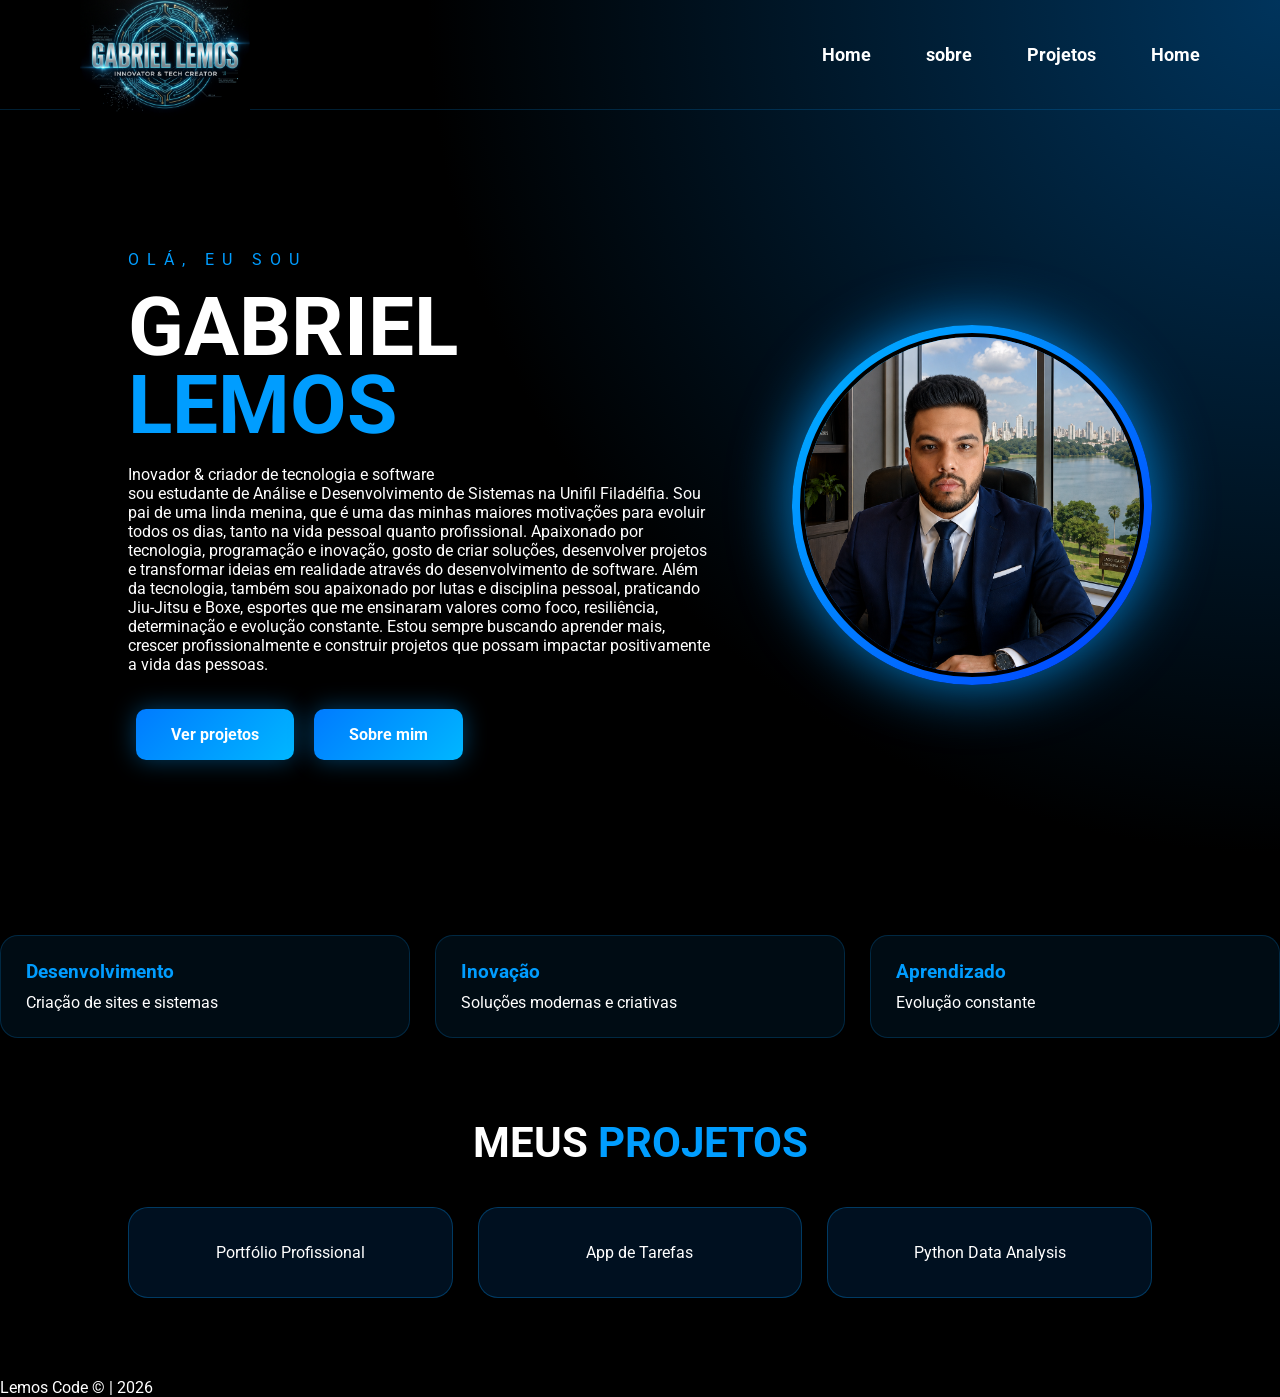
==== portifolio-lemos-master/portfolio/index.html @ 67a5f25c "Adicionando css a página" ====
<!DOCTYPE html>
<html lang="pt-br">
<head>
    <meta charset="UTF-8">
    <meta name="viewport" content="width=device-width, initial-scale=1.0">
    <title>G.R.L.P</title>
    <link rel="shortcut icon" href="/portifolio-lemos-master/portfolio/imagens/Logo Gabriel Lemos.png" type="image/x-icon">
    <link rel="stylesheet" href="style.css">
</head>
<body>
    <header class="menu">
        <img src="/portifolio-lemos-master/portfolio/imagens/Logo Gabriel Lemos.png" alt="logo-Gabriel-Lemos">


        <nav class="menu-nav">
            <a href="index.html">Home</a>
            <a href="#sobre">sobre</a>
            <a href="#projetos">Projetos</a>
            <a href="index.html">Home</a>    
        </nav>
    </header>
   

    <section class="hero">
        <div class="hero-texto">
            <span>Olá, eu sou</span>
            <h1>Gabriel <strong>Lemos</strong></h1>
            <head>Inovador & criador de tecnologia e software</head>


            <p>
                sou estudante de Análise e Desenvolvimento de Sistemas na Unifil Filadélfia. Sou pai de uma linda menina, que é uma das minhas maiores motivações para evoluir todos os dias, tanto na vida pessoal quanto profissional. Apaixonado por tecnologia, programação e inovação, gosto de criar soluções, desenvolver projetos e transformar ideias em realidade através do desenvolvimento de software. Além da tecnologia, também sou apaixonado por lutas e disciplina pessoal, praticando Jiu-Jitsu e Boxe, esportes que me ensinaram valores como foco, resiliência, determinação e evolução constante. Estou sempre buscando aprender mais, crescer profissionalmente e construir projetos que possam impactar positivamente a vida das pessoas.
            </p>

            <div class="botoes">
                <a href="#projetos">Ver projetos</a>
                <a href="#sobre" class="btn-secundario">Sobre mim</a>
            </div>
        </div>
        <div class="hero-imagem">
            <img src="/portifolio-lemos-master/portfolio/imagens/gabriel-foto.png" alt="Gabriel Lemos">
        </div>
    </section>
        
          <section class="hard-skills">
            <div class="skills">
                <div>
                    <h3>Desenvolvimento</h3>
                    <p>Criação de sites e sistemas</p>
                </div>

                <div>
                    <h3>Inovação</h3>
                    <p>Soluções modernas e criativas</p>
                </div>

                <div>
                    <h3>Aprendizado</h3>
                    <p>Evolução constante</p>
                </div>
            </div>
        </div>
    </section>

      <section class="projetos" id="projetos">
        <h1>Meus <strong>Projetos</strong></h1>

          <div class="cards-projetos">
            <a href="projetos/projeto1.html">Portfólio Profissional</a>
            <a href="projetos/projeto2.html">App de Tarefas</a>
            <a href="projetos/projeto3.html">Python Data Analysis</a>
          </div>
      </section>
    </section>  
    
    <footer>
        <span>
            Lemos Code &copy; | 2026
        </span>
    </footer>
</body>
</html>
---- portifolio-lemos-master/portfolio/style.css ----
@import url('https://fonts.googleapis.com/css2?family=Roboto:wght@300;400;500;700;900&display=swap');


:root {
    --azul: #009dff;
    --azul-escuro: #00111f;
    --branco: white;
    --cinza: #b8c2cc;

}


* {
    margin: 0;
    padding: 0;
    box-sizing: border-box;
}

html {
    scroll-behavior: smooth;
}


body {
    font-family: "Roboto", sans-serif;
    background: radial-gradient(circle at top right, #00345c, #000 45%);
    color: var(--branco);
}

/*MENU*/
.menu {
    width: 100%;
    height: 110px;
    padding: 0 80px;
    display: flex;
    justify-content: space-between;
    align-items: center;
    background: rgba(0, 0, 0, 0, 0.85);
    border-bottom: 1px solid rgba(0, 157, 255, 0.2);
    

}


.menu img {
    width: 170px;
}

.menu-nav{
    display: flex;
    align-items: center;
    gap: 55px;

    
}

.menu a {
    display: inline-block;
    text-decoration: none;
    color: var(--branco);
    font-size: 18px;
    font-weight: 700;
    transition:  transform 0.3s ease, color 0.3s ease;
}


.menu a:hover {
    color: var(--azul);
    transform: translateX(8px);
}


/*HERO*/
.hero {
    min-height: calc(100vh - 110px);
    padding: 80px 10%;
    display: flex;
    align-items: center;
    justify-content: space-between;
    gap: 80px;
}


.hero texto {
    max-width: 600px;
}

.hero span {
    color: var(--azul);
    letter-spacing: 8px;
    text-transform: uppercase;
}


.hero h1 {
    font-size: 82px;
    line-height: 0.95;
    margin: 20px 0;
    text-transform: uppercase;
}


.hero h1 strong {
    color: var(--azul);
}


hero-texto p {
    color: var(--cinza);
    font-size: 19px;
    line-height: 1.6;
}

.botoes {
    margin-top: 35px;
    display: flex;
    gap: 20px;
}

.botoes a {
    padding:  16px 35px;
    border-radius: 10px;
    background: linear-gradient(135deg, #007bff, #00b7ff);
    color: var(--branco);
    text-decoration: none;
    font-weight: 700;
    box-shadow: 0 0 25px rgba(0, 157, 255, 0.4);
    transition: transform 1s ease-in-out;
    transform: translateX(8px);
}

.botoes a:hover {
    background: transparent;
    border: 1px solid var(--azul);
    box-shadow: none;
}



/* FOTO */

.hero-imagem {
    width: 360px;
    height: 360px;
    flex-shrink: 0;
    border-radius: 50%;
    padding: 8px;
    background: linear-gradient(135deg, #00b7ff, #003cff);
    box-shadow: 0 0 60px rgba(0, 157, 255, 0.8);
}

.hero-imagem img {
    width: 100%;
    height: 100%;
    object-fit: cover;
    border-radius: 50%;
    border: 4px solid #000;
}

/* SOBRE */

.sobre {
    padding: 80px 10%;
    text-align: center;
}

.sobre h1,
.projetos h1 {
    font-size: 42px;
    margin-bottom: 40px;
    text-transform: uppercase;
}

.sobre h1 strong,
.projetos h1 strong {
    color: var(--azul);
}

.sobre-card {
    background: rgba(0, 20, 40, 0.7);
    border: 1px solid rgba(0, 157, 255, 0.3);
    border-radius: 24px;
    padding: 40px;
    text-align: left;
    box-shadow: 0 0 40px rgba(0, 157, 255, 0.12);
}

.sobre-card p {
    color: var(--cinza);
    line-height: 1.7;
    font-weight: 400;
}

.skills {
    margin-top: 35px;
    display: grid;
    grid-template-columns: repeat(3, 1fr);
    gap: 25px;
}

.skills div {
    padding: 25px;
    background: rgba(0, 157, 255, 0.08);
    border-radius: 18px;
    border: 1px solid rgba(0, 157, 255, 0.2);
}

.skills h3 {
    color: var(--azul);
    margin-bottom: 10px;
}

/* PROJETOS */

.projetos {
    padding: 80px 10%;
    text-align: center;
}

.cards-projetos {
    display: grid;
    grid-template-columns: repeat(3, 1fr);
    gap: 25px;
}

.cards-projetos a {
    padding: 35px;
    border-radius: 20px;
    background: rgba(0, 20, 40, 0.8);
    border: 1px solid rgba(0, 157, 255, 0.3);
    color: white;
    text-decoration: none;
    transition: 0.3s ease;
}

.cards-projetos a:hover {
    transform: translateY(-10px);
    box-shadow: 0 0 35px rgba(0, 157, 255, 0.35);
    color: var(--azul);
}

/* RESPONSIVO */

@media (max-width: 900px) {
    .menu {
        height: auto;
        padding: 20px;
        flex-direction: column;
        gap: 20px;
    }

    .menu-navegacao {
        gap: 20px;
        flex-wrap: wrap;
        justify-content: center;
    }

    .hero {
        flex-direction: column;
        text-align: center;
        padding: 60px 20px;
    }

    .hero-texto h1 {
        font-size: 54px;
    }

    .botoes {
        justify-content: center;
        flex-wrap: wrap;
    }

    .hero-imagem {
        width: 260px;
        height: 260px;
    }

    .skills,
    .cards-projetos {
        grid-template-columns: 1fr;
    }
}
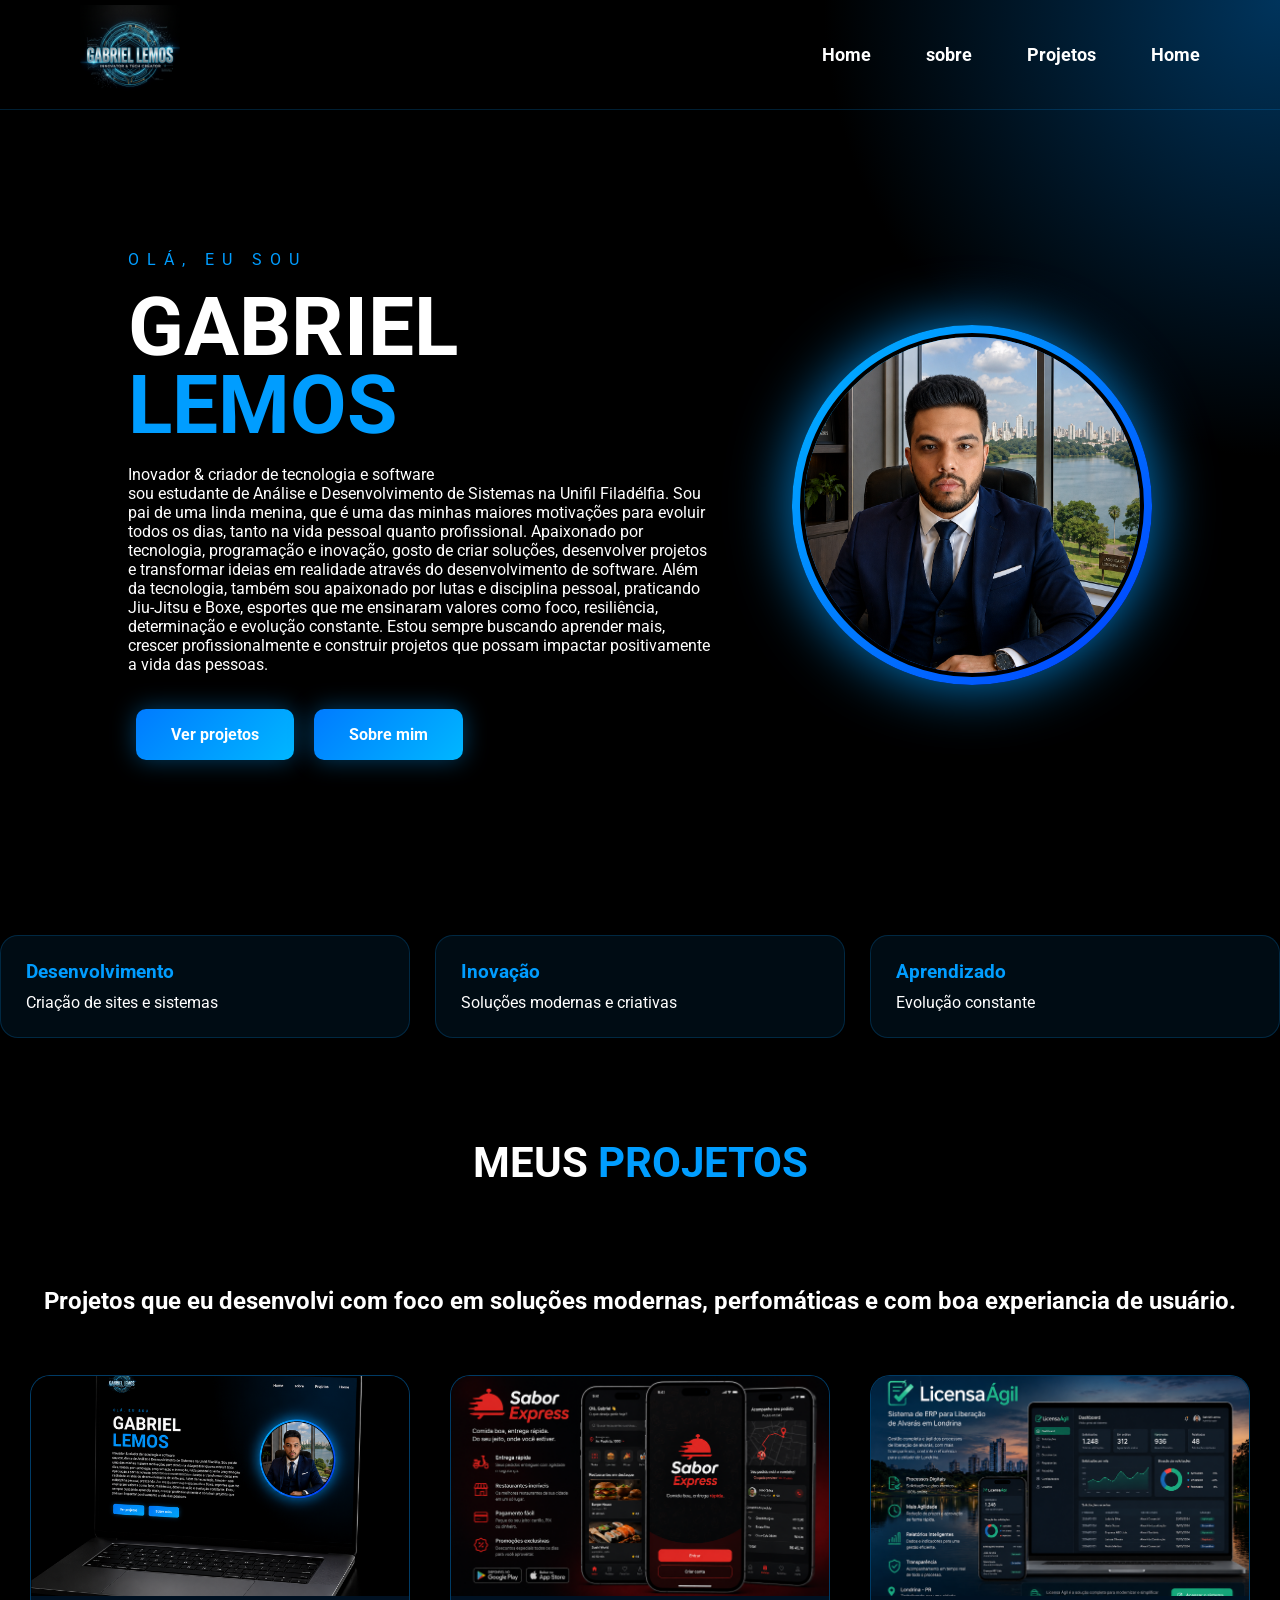
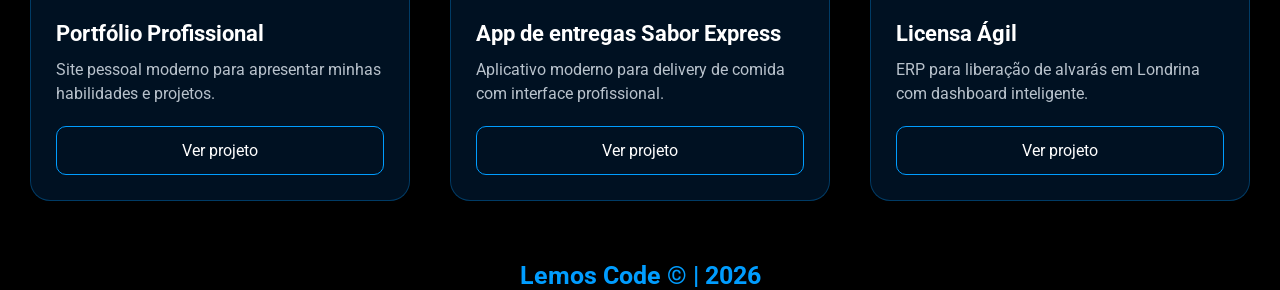
==== commit ba85697d: "Projeto finalizado" ====
--- a/portifolio-lemos-master/portfolio/index.html
+++ b/portifolio-lemos-master/portfolio/index.html
@@ -4,7 +4,7 @@
     <meta charset="UTF-8">
     <meta name="viewport" content="width=device-width, initial-scale=1.0">
     <title>G.R.L.P</title>
-    <link rel="shortcut icon" href="/portifolio-lemos-master/portfolio/imagens/Logo Gabriel Lemos.png" type="image/x-icon">
+    <link rel="shortcut icon" href="/portifolio-lemos-master/portfolio/imagens/Logo_Gabriel_Lemos-semFundo.png" type="image/x-icon">
     <link rel="stylesheet" href="style.css">
 </head>
 <body>
@@ -64,11 +64,43 @@
 
       <section class="projetos" id="projetos">
         <h1>Meus <strong>Projetos</strong></h1>
+        <h2 class="projetos" id="projetos" itemid="projetos">
+            Projetos que eu desenvolvi com foco em soluções modernas, perfomáticas e com boa experiancia de usuário.
+        </h2>
 
           <div class="cards-projetos">
-            <a href="projetos/projeto1.html">Portfólio Profissional</a>
-            <a href="projetos/projeto2.html">App de Tarefas</a>
-            <a href="projetos/projeto3.html">Python Data Analysis</a>
+            <div class="cards-projetos">
+
+    <div class="card-projeto">
+        <img src="imagens/portfolio.png" alt="Portfólio Profissional">
+        <div class="card-conteudo">
+            <h2>Portfólio Profissional</h2>
+            <p>Site pessoal moderno para apresentar minhas habilidades e projetos.</p>
+            <a href="#">Ver projeto</a>
+        </div>
+    </div>
+
+    <div class="card-projeto">
+        <img src="imagens/sabor-express.png" alt="App de entregas Sabor Express">
+        <div class="card-conteudo">
+            <h2>App de entregas Sabor Express</h2>
+            <p>Aplicativo moderno para delivery de comida com interface profissional.</p>
+            <a href="#">Ver projeto</a>
+        </div>
+    </div>
+
+    <div class="card-projeto">
+        <img src="imagens/licensa agil.png" alt="Sistema Licensa Ágil">
+        <div class="card-conteudo">
+            <h2>Licensa Ágil</h2>
+            <p>ERP para liberação de alvarás em Londrina com dashboard inteligente.</p>
+            <a href="#">Ver projeto</a>
+        </div>
+    </div>
+
+</div> 
+            </div>
+            </div>
           </div>
       </section>
     </section>  
--- a/portifolio-lemos-master/portfolio/style.css
+++ b/portifolio-lemos-master/portfolio/style.css
@@ -23,7 +23,7 @@
 
 body {
     font-family: "Roboto", sans-serif;
-    background: radial-gradient(circle at top right, #00345c, #000 45%);
+    background: radial-gradient(circle at top right, #00345c, #000000 20%);
     color: var(--branco);
 }
 
@@ -43,7 +43,7 @@
 
 
 .menu img {
-    width: 170px;
+    width: 100px;
 }
 
 .menu-nav{
@@ -213,31 +213,74 @@
 /* PROJETOS */
 
 .projetos {
-    padding: 80px 10%;
+    margin-top: 100px;
+    margin-bottom: 60px;
     text-align: center;
 }
 
 .cards-projetos {
-    display: grid;
-    grid-template-columns: repeat(3, 1fr);
-    gap: 25px;
-}
-
-.cards-projetos a {
-    padding: 35px;
+    display: flex;
+    grid-template-columns: repeat(auto-fit, min-max(320px, 1fr));
+    gap: 40px;
+    max-width: 1400px;
+    margin: 0 auto ;
+    align-items: start;
+}
+
+.card-projeto {
+    margin-top: 50px;
+    max-width: 380px;
+    width: 100%;
+    margin:  0 auto;
+    background: rgba(0, 20, 40, 0.85);
+    border: 1px solid rgba(0, 157, 255, 0.3);
     border-radius: 20px;
-    background: rgba(0, 20, 40, 0.8);
-    border: 1px solid rgba(0, 157, 255, 0.3);
+    overflow: hidden;
+    transition: 0.3s ease;
+}
+
+.card-projeto:hover {
+    transform: translatey(-15px);
+    box-shadow: 0 0 35px rgba(0, 157, 255, 0.45);
+
+
+}
+
+.card-projeto img {
+    width: 100%;
+    height: 220px;
+    object-fit: cover;
+    display: block;
+}
+
+.card-conteudo {
+    padding: 25px;
+    text-align: left;
+}
+
+.card-conteudo h2 {
+    font-size: 22px;
+    margin-bottom: 12px;
+}
+
+.card-conteudo p {
+    color: var(--cinza);
+    line-height: 1.5;
+    margin-bottom: 20px;
+}
+
+.card-conteudo a {
+    display: block;
+    text-align: center;
+    padding: 14px;
+    border: 1px solid var(--azul);
+    border-radius: 10px;
     color: white;
     text-decoration: none;
-    transition: 0.3s ease;
-}
-
-.cards-projetos a:hover {
-    transform: translateY(-10px);
-    box-shadow: 0 0 35px rgba(0, 157, 255, 0.35);
-    color: var(--azul);
-}
+}
+
+
+
 
 /* RESPONSIVO */
 
@@ -281,3 +324,12 @@
     }
 }
 
+
+footer {
+    text-align: center;
+    font-size: 25px;
+    font-family: "Roboto", sans-serif;
+    font-weight: bold;
+    color: var(--azul);
+    text-shadow: #b8c2cc;
+}
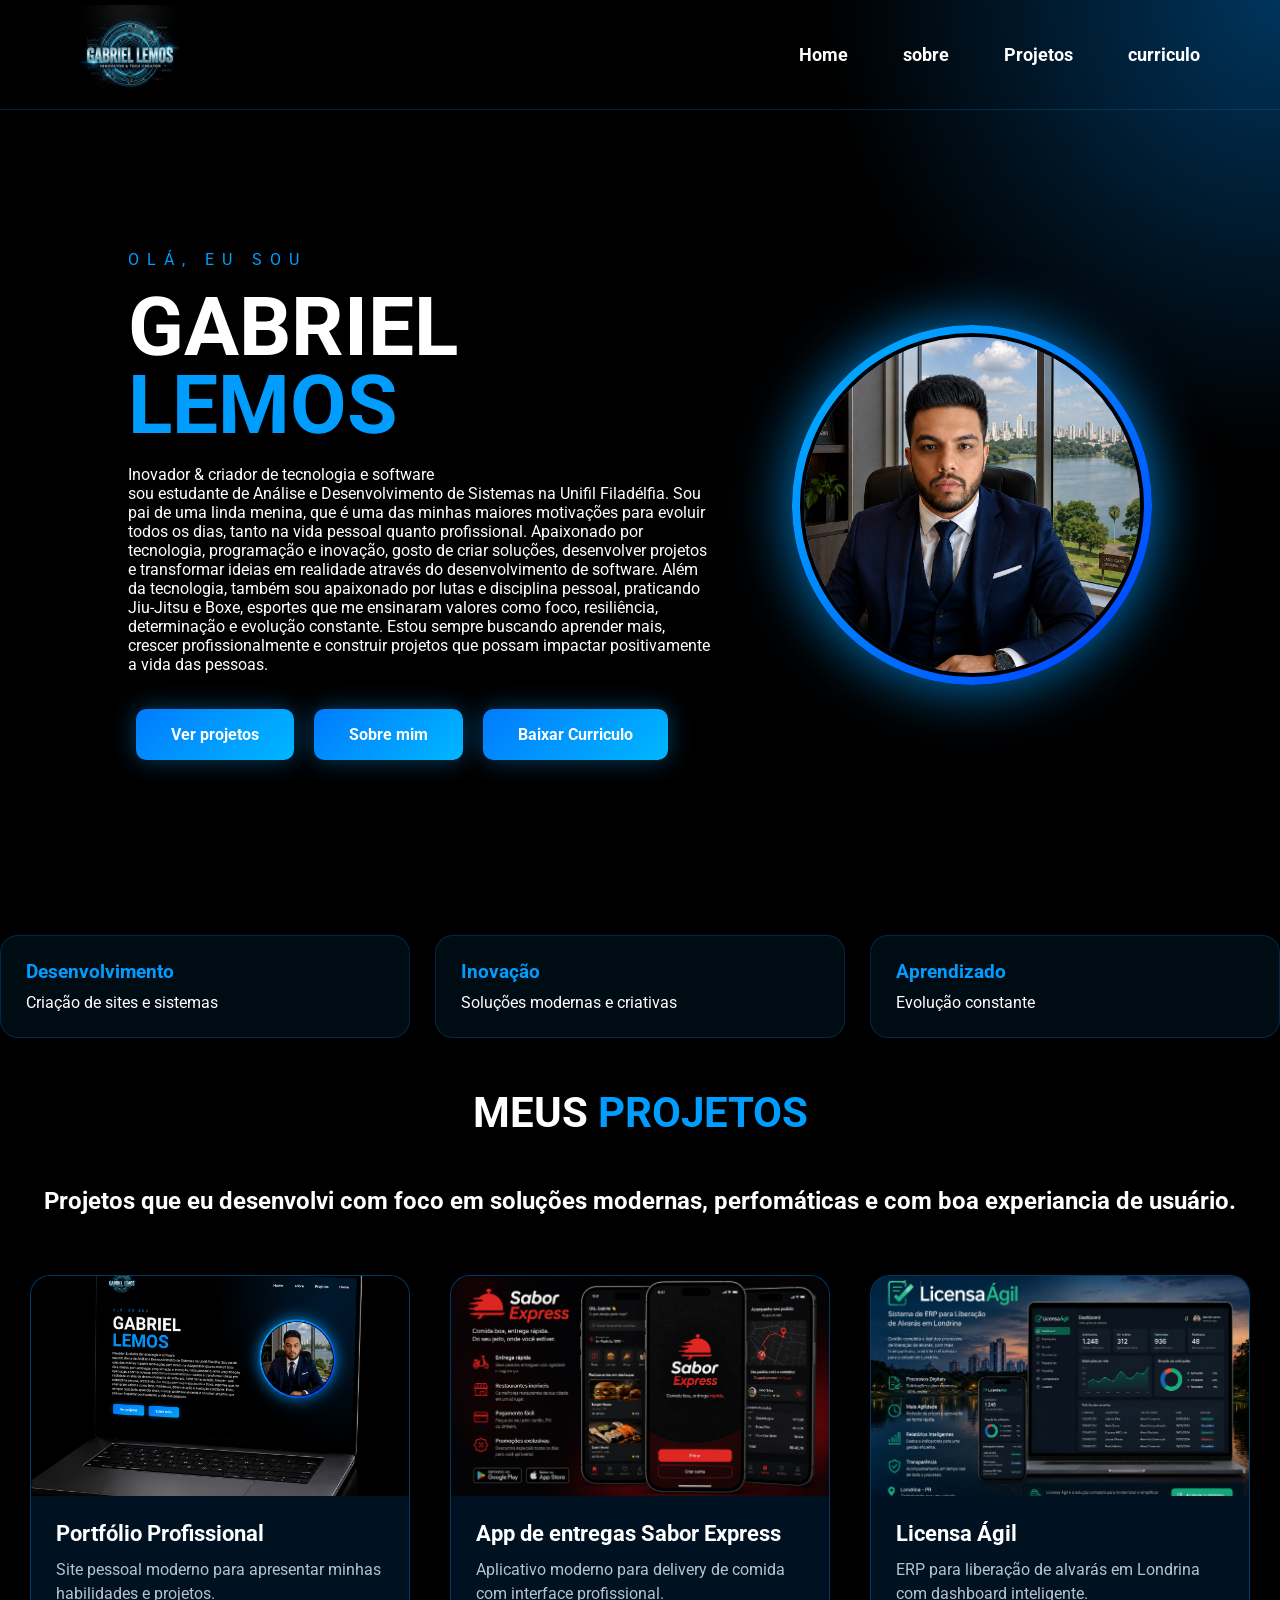
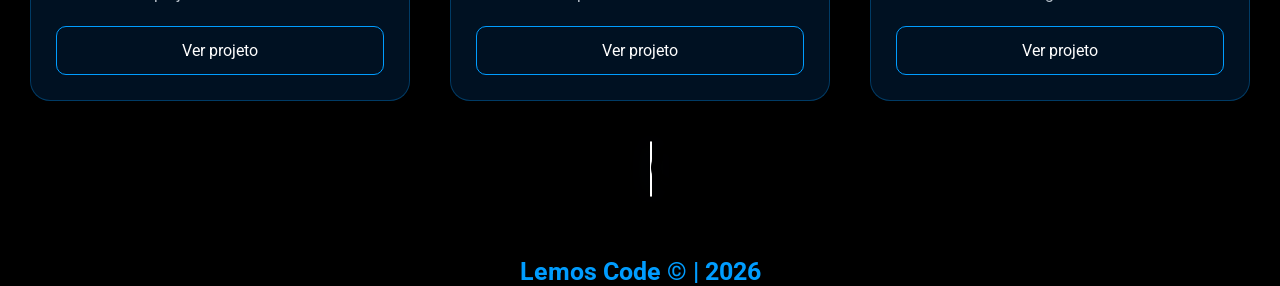
==== commit f6ea606a: "Add o JS para botão voltar ao topo" ====
--- a/portifolio-lemos-master/portfolio/index.html
+++ b/portifolio-lemos-master/portfolio/index.html
@@ -16,7 +16,7 @@
             <a href="index.html">Home</a>
             <a href="#sobre">sobre</a>
             <a href="#projetos">Projetos</a>
-            <a href="index.html">Home</a>    
+            <a href="/portifolio-lemos-master/portfolio/arquivos/GABRIEL RAFAEL DE LEMOS PEREIRA.pdf" target="_blank">curriculo</a>    
         </nav>
     </header>
    
@@ -35,6 +35,7 @@
             <div class="botoes">
                 <a href="#projetos">Ver projetos</a>
                 <a href="#sobre" class="btn-secundario">Sobre mim</a>
+                <a href="/portifolio-lemos-master/portfolio/arquivos/GABRIEL RAFAEL DE LEMOS PEREIRA.pdf" download>Baixar Curriculo</a>
             </div>
         </div>
         <div class="hero-imagem">
@@ -94,21 +95,26 @@
         <div class="card-conteudo">
             <h2>Licensa Ágil</h2>
             <p>ERP para liberação de alvarás em Londrina com dashboard inteligente.</p>
-            <a href="#">Ver projeto</a>
+            <a href="#">Ver projeto</a>     
         </div>
-    </div>
-
-</div> 
-            </div>
-            </div>
-          </div>
-      </section>
-    </section>  
-    
-    <footer>
+      </div>
+    </div> 
+  </div>
+ </div>
+</div>
+<div class="btn-github">
+    <a href="https://github.com/gabriellemospereira" target="_blank"><img src="/portifolio-lemos-master/portfolio/imagens/github.png" alt="icone github" width="50px"></a>
+</div>
+</section>      
+</section>  
+<div id="btnTopo">
+    ↑
+</div>
+<script src="script.js"></script>
+ <footer>
         <span>
             Lemos Code &copy; | 2026
         </span>
-    </footer>
+ </footer>
 </body>
 </html>
--- a/portifolio-lemos-master/portfolio/style.css
+++ b/portifolio-lemos-master/portfolio/style.css
@@ -213,7 +213,7 @@
 /* PROJETOS */
 
 .projetos {
-    margin-top: 100px;
+    margin-top: 50px;
     margin-bottom: 60px;
     text-align: center;
 }
@@ -228,7 +228,7 @@
 }
 
 .card-projeto {
-    margin-top: 50px;
+    margin-top: 10px;
     max-width: 380px;
     width: 100%;
     margin:  0 auto;
@@ -279,7 +279,26 @@
     text-decoration: none;
 }
 
-
+.btn-github {
+    margin-top: 40px;
+    margin-left: 650px;
+    margin-right: 650px;
+    transition: 0.3s ease;
+    background-image: linear-gradient(to right, gray, transparent);
+    border: 1px solid #fff;
+    border-radius: 20px;
+    box-shadow: 0 0 25px rgba(0,157,255,0.15);
+}
+
+.btn-github:hover {
+    background-image: linear-gradient(to right, var(--azul), #fff);
+    transform: translateY(-8px);
+
+    box-shadow: 
+    0 0 15px rgba(0,157,255,0.5),
+    0 0 35px rgba(0,157,255,0.3);
+    
+}
 
 
 /* RESPONSIVO */
@@ -325,6 +344,58 @@
 }
 
 
+#btnTopo{
+    position: fixed;
+
+    right: 30px;
+    bottom: 30px;
+
+    width: 48px;
+    height: 48px;
+
+    display: flex;
+    align-items: center;
+    justify-content: center;
+
+    font-size: 22px;
+    font-weight: bold;
+
+    color: white;
+
+    background: rgba(255,255,255,0.08);
+
+    backdrop-filter: blur(10px);
+
+    border: 1px solid rgba(255,255,255,0.1);
+
+    border-radius: 14px;
+
+    cursor: pointer;
+
+    opacity: 0;
+    visibility: hidden;
+
+    transition: 0.3s ease;
+
+    z-index: 999;
+}
+
+#btnTopo.ativo{
+    opacity: 1;
+    visibility: visible;
+}
+
+#btnTopo:hover{
+    transform: translateY(-6px);
+
+    background: rgba(0,157,255,0.15);
+
+    box-shadow:
+    0 0 15px rgba(0,157,255,0.4),
+    0 0 35px rgba(0,157,255,0.2);
+}
+
+
 footer {
     text-align: center;
     font-size: 25px;
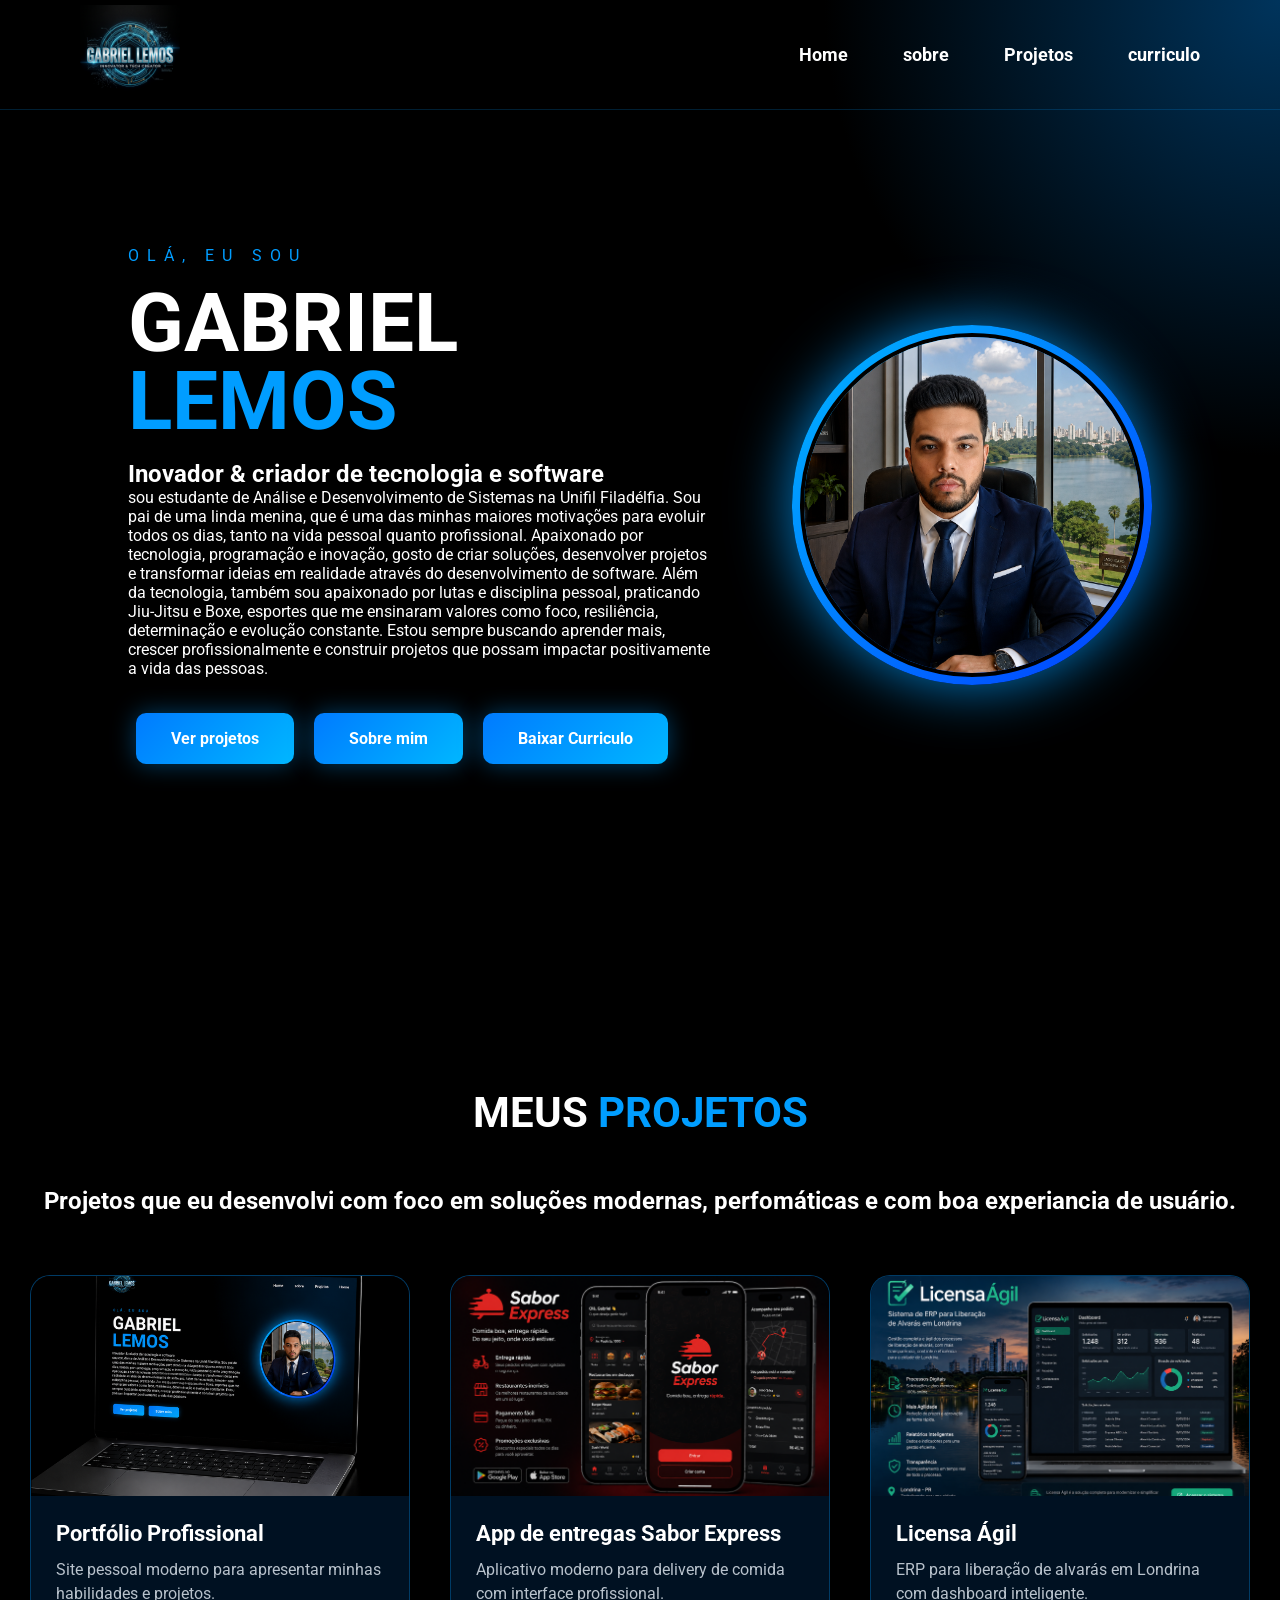
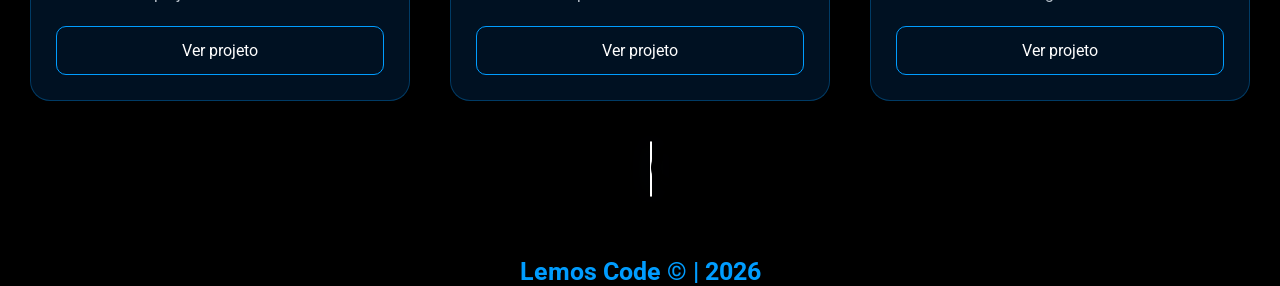
==== commit 3416ec50: "atualizando projeto" ====
--- a/portifolio-lemos-master/portfolio/index.html
+++ b/portifolio-lemos-master/portfolio/index.html
@@ -25,7 +25,7 @@
         <div class="hero-texto">
             <span>Olá, eu sou</span>
             <h1>Gabriel <strong>Lemos</strong></h1>
-            <head>Inovador & criador de tecnologia e software</head>
+            <h2>Inovador & criador de tecnologia e software</h2>
 
 
             <p>
--- a/portifolio-lemos-master/portfolio/style.css
+++ b/portifolio-lemos-master/portfolio/style.css
@@ -81,7 +81,7 @@
 }
 
 
-.hero texto {
+.hero-texto {
     max-width: 600px;
 }
 
@@ -218,15 +218,21 @@
     text-align: center;
 }
 
-.cards-projetos {
-    display: flex;
-    grid-template-columns: repeat(auto-fit, min-max(320px, 1fr));
+.cards-projetos{
+    display: flex;
+
+    justify-content: center;
+
+    align-items: stretch;
+
     gap: 40px;
+
+    flex-wrap: wrap;
+
     max-width: 1400px;
-    margin: 0 auto ;
-    align-items: start;
-}
-
+
+    margin: 0 auto;
+}
 .card-projeto {
     margin-top: 10px;
     max-width: 380px;
@@ -253,6 +259,12 @@
     display: block;
 }
 
+
+.mostrar{
+    opacity: 1;
+    transform: translateY(0);
+}
+
 .card-conteudo {
     padding: 25px;
     text-align: left;
@@ -278,6 +290,33 @@
     color: white;
     text-decoration: none;
 }
+
+/* ANIMAÇÃO */
+
+.card-projeto,
+.skills div,
+.hero-texto,
+.hero-imagem{
+
+    opacity: 0;
+
+    transform: translateY(80px);
+
+    transition: 1s ease;
+}
+
+.mostrar{
+
+    opacity: 1;
+
+    transform: translateY(0);
+
+}
+
+
+
+
+
 
 .btn-github {
     margin-top: 40px;
